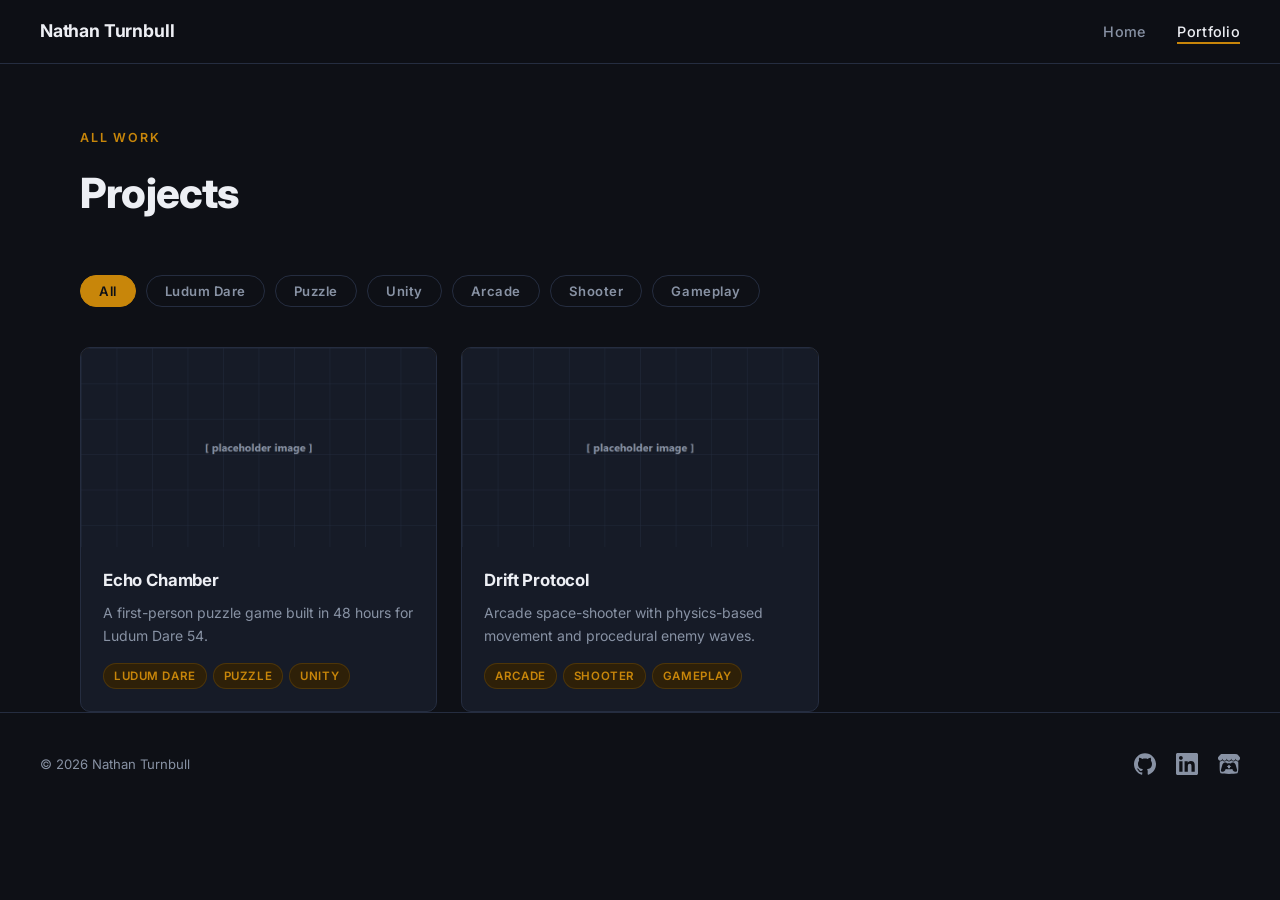
==== portfolio.html @ e60e7671 "Initial commit" ====
<!DOCTYPE html>
<html lang="en">
<head>
  <meta charset="UTF-8">
  <meta name="viewport" content="width=device-width, initial-scale=1.0">
  <title>Portfolio — Nathan Turnbull</title>
  <meta name="description" content="Projects and games by Nathan Turnbull, game developer.">
  <link rel="preconnect" href="https://fonts.googleapis.com">
  <link rel="preconnect" href="https://fonts.gstatic.com" crossorigin>
  <link href="https://fonts.googleapis.com/css2?family=Inter:wght@400;500;600;700;800&display=swap" rel="stylesheet">
  <link rel="stylesheet" href="css/style.css">
</head>
<body>

  <!-- ─── Nav ─────────────────────────────────────────────────────────── -->
  <nav class="nav">
    <a href="index.html" class="nav-logo">Nathan Turnbull</a>
    <ul class="nav-links">
      <li><a href="index.html">Home</a></li>
      <li><a href="portfolio.html">Portfolio</a></li>
    </ul>
  </nav>

  <!-- ─── Page header ──────────────────────────────────────────────────── -->
  <div class="section page-header">
    <p class="section-label">All Work</p>
    <h1 class="section-heading">Projects</h1>

    <!-- Filter bar -->
    <div id="filter-bar" class="filter-bar">
      <!-- Populated by portfolio.js -->
    </div>

    <!-- Card grid -->
    <div id="project-grid" class="card-grid">
      <!-- Populated by portfolio.js -->
    </div>
  </div>

  <!-- ─── Footer ───────────────────────────────────────────────────────── -->
  <footer>
    <p class="footer-copy">&copy; 2026 Nathan Turnbull</p>
    <div class="footer-icons">
      <!-- GitHub — Simple Icons canonical SVG -->
      <a href="#" class="footer-icon" aria-label="GitHub" target="_blank" rel="noopener">
        <svg viewBox="0 0 24 24" xmlns="http://www.w3.org/2000/svg">
          <path d="M12 .297c-6.63 0-12 5.373-12 12 0 5.303 3.438 9.8 8.205 11.385.6.113.82-.258.82-.577 0-.285-.01-1.04-.015-2.04-3.338.724-4.042-1.61-4.042-1.61C4.422 18.07 3.633 17.7 3.633 17.7c-1.087-.744.084-.729.084-.729 1.205.084 1.838 1.236 1.838 1.236 1.07 1.835 2.809 1.305 3.495.998.108-.776.417-1.305.76-1.605-2.665-.3-5.466-1.332-5.466-5.93 0-1.31.465-2.38 1.235-3.22-.135-.303-.54-1.523.105-3.176 0 0 1.005-.322 3.3 1.23.96-.267 1.98-.399 3-.405 1.02.006 2.04.138 3 .405 2.28-1.552 3.285-1.23 3.285-1.23.645 1.653.24 2.873.12 3.176.765.84 1.23 1.91 1.23 3.22 0 4.61-2.805 5.625-5.475 5.92.42.36.81 1.096.81 2.22 0 1.606-.015 2.896-.015 3.286 0 .315.21.69.825.57C20.565 22.092 24 17.592 24 12.297c0-6.627-5.373-12-12-12"/>
        </svg>
      </a>
      <!-- LinkedIn — Simple Icons canonical SVG -->
      <a href="#" class="footer-icon" aria-label="LinkedIn" target="_blank" rel="noopener">
        <svg viewBox="0 0 24 24" xmlns="http://www.w3.org/2000/svg">
          <path d="M20.447 20.452h-3.554v-5.569c0-1.328-.027-3.037-1.852-3.037-1.853 0-2.136 1.445-2.136 2.939v5.667H9.351V9h3.414v1.561h.046c.477-.9 1.637-1.85 3.37-1.85 3.601 0 4.267 2.37 4.267 5.455v6.286zM5.337 7.433c-1.144 0-2.063-.926-2.063-2.065 0-1.138.92-2.063 2.063-2.063 1.14 0 2.064.925 2.064 2.063 0 1.139-.925 2.065-2.064 2.065zm1.782 13.019H3.555V9h3.564v11.452zM22.225 0H1.771C.792 0 0 .774 0 1.729v20.542C0 23.227.792 24 1.771 24h20.451C23.2 24 24 23.227 24 22.271V1.729C24 .774 23.2 0 22.222 0h.003z"/>
        </svg>
      </a>
      <!-- itch.io — Simple Icons canonical SVG -->
      <a href="#" class="footer-icon" aria-label="itch.io" target="_blank" rel="noopener">
        <svg viewBox="0 0 24 24" xmlns="http://www.w3.org/2000/svg">
          <path d="M3.13 1.338C2.08 1.96.02 4.328 0 4.95v1.03c0 1.303 1.22 2.45 2.325 2.45 1.33 0 2.436-1.102 2.436-2.41 0 1.308 1.07 2.41 2.4 2.41 1.328 0 2.362-1.102 2.362-2.41 0 1.308 1.137 2.41 2.466 2.41h.024c1.33 0 2.466-1.102 2.466-2.41 0 1.308 1.034 2.41 2.363 2.41 1.33 0 2.4-1.102 2.4-2.41 0 1.308 1.106 2.41 2.435 2.41C22.78 8.43 24 7.282 24 5.98V4.95c-.02-.62-2.082-2.99-3.13-3.612-3.253-.114-5.508-.134-8.87-.133-3.362 0-7.945.053-8.87.133zm6.376 6.477a2.74 2.74 0 0 1-.468.602c-.5.49-1.19.795-1.947.795a2.786 2.786 0 0 1-1.95-.795c-.182-.178-.32-.37-.446-.59-.127.222-.303.412-.486.59a2.788 2.788 0 0 1-1.95.795c-.092 0-.187-.025-.264-.052-.107 1.113-.152 2.176-.168 2.95v.005l-.006 1.167c.02 2.334-.23 7.564 1.03 8.85 1.952.454 5.545.662 9.15.663 3.605 0 7.198-.21 9.15-.664 1.26-1.284 1.01-6.514 1.03-8.848l-.006-1.167v-.004c-.016-.775-.06-1.838-.168-2.95-.077.026-.172.052-.263.052a2.788 2.788 0 0 1-1.95-.795c-.184-.178-.36-.368-.486-.59-.127.22-.265.412-.447.59a2.786 2.786 0 0 1-1.95.794c-.76 0-1.446-.303-1.948-.793a2.74 2.74 0 0 1-.468-.602 2.738 2.738 0 0 1-.463.602 2.787 2.787 0 0 1-1.95.794h-.16a2.787 2.787 0 0 1-1.95-.793 2.738 2.738 0 0 1-.464-.602zm-2.004 2.59v.002c.795.002 1.5 0 2.373.953.687-.072 1.406-.108 2.125-.107.72 0 1.438.035 2.125.107.873-.953 1.578-.95 2.372-.953.376 0 1.876 0 2.92 2.934l1.123 4.028c.832 2.995-.266 3.068-1.636 3.07-2.03-.075-3.156-1.55-3.156-3.025-1.124.184-2.436.276-3.748.277-1.312 0-2.624-.093-3.748-.277 0 1.475-1.125 2.95-3.156 3.026-1.37-.004-2.468-.077-1.636-3.072l1.122-4.027c1.045-2.934 2.545-2.934 2.92-2.934zM12 12.714c-.002.002-2.14 1.964-2.523 2.662l1.4-.056v1.22c0 .056.56.033 1.123.007.562.026 1.124.05 1.124-.008v-1.22l1.4.055C14.138 14.677 12 12.713 12 12.713z"/>
        </svg>
      </a>
    </div>
  </footer>

  <!-- ─── Modal ─────────────────────────────────────────────────────────── -->
  <div id="modal-overlay" class="modal-overlay" role="dialog" aria-modal="true">
    <div class="modal-panel">
      <button id="modal-close" class="modal-close" aria-label="Close">&times;</button>

      <!-- Slideshow -->
      <div class="slideshow">
        <img id="modal-img" class="slideshow-img" src="" alt="">
        <button id="modal-prev" class="slide-arrow prev" aria-label="Previous">&#8592;</button>
        <button id="modal-next" class="slide-arrow next" aria-label="Next">&#8594;</button>
        <span id="modal-count" class="slide-counter"></span>
      </div>

      <!-- Content -->
      <div class="modal-body">
        <h2 id="modal-title" class="modal-title"></h2>
        <p id="modal-desc" class="modal-desc"></p>

        <div class="modal-meta-section">
          <p class="modal-meta-label">Tags</p>
          <div id="modal-tags" class="tag-row"></div>
        </div>

        <div class="modal-meta-section">
          <p class="modal-meta-label">Tools</p>
          <div id="modal-tools" class="tools-row"></div>
        </div>

        <div class="modal-link-row">
          <a id="modal-link" href="#" class="btn btn-accent" target="_blank" rel="noopener">
            View project
            <svg width="14" height="14" viewBox="0 0 24 24" fill="currentColor" aria-hidden="true">
              <path d="M14 3h7v7h-2V6.41l-9.29 9.3-1.42-1.42L17.59 5H14V3zM5 5h6V3H5a2 2 0 0 0-2 2v14a2 2 0 0 0 2 2h14a2 2 0 0 0 2-2v-6h-2v6H5V5z"/>
            </svg>
          </a>
        </div>
      </div>
    </div>
  </div>

  <script src="js/main.js"></script>
  <script src="js/portfolio.js"></script>
</body>
</html>
---- css/style.css ----
/* ─── Variables ─────────────────────────────────────────────────────────── */
:root {
  --bg:            #0E1016;
  --surface:       #161B27;
  --surface-hover: #1E2536;
  --accent:        #C8860A;
  --accent-dim:    #2E2008;
  --text:          #EDEFF4;
  --text-muted:    #8892A4;
  --border:        #252D40;
  --radius:        8px;
  --nav-h:         64px;
}

/* ─── Reset ─────────────────────────────────────────────────────────────── */
*, *::before, *::after { box-sizing: border-box; margin: 0; padding: 0; }
html { scroll-behavior: smooth; }
body {
  background: var(--bg);
  color: var(--text);
  font-family: 'Inter', system-ui, -apple-system, sans-serif;
  font-size: 16px;
  line-height: 1.6;
  -webkit-font-smoothing: antialiased;
}
img { display: block; max-width: 100%; }
a { color: inherit; text-decoration: none; }
button { cursor: pointer; font-family: inherit; }

/* ─── Nav ───────────────────────────────────────────────────────────────── */
.nav {
  position: fixed;
  top: 0; left: 0; right: 0;
  height: var(--nav-h);
  z-index: 100;
  display: flex;
  align-items: center;
  justify-content: space-between;
  padding: 0 40px;
  background: rgba(14, 16, 22, 0.8);
  backdrop-filter: blur(12px);
  -webkit-backdrop-filter: blur(12px);
  border-bottom: 1px solid var(--border);
}
.nav-logo {
  font-size: 1.1rem;
  font-weight: 700;
  letter-spacing: -0.01em;
  color: var(--text);
  transition: color 0.2s;
}
.nav-logo:hover { color: var(--accent); }
.nav-links {
  display: flex;
  gap: 32px;
  list-style: none;
}
.nav-links a {
  font-size: 0.9rem;
  font-weight: 500;
  color: var(--text-muted);
  letter-spacing: 0.02em;
  transition: color 0.2s;
  padding-bottom: 2px;
  border-bottom: 2px solid transparent;
}
.nav-links a:hover { color: var(--text); }
.nav-links a.active {
  color: var(--text);
  border-bottom-color: var(--accent);
}

/* ─── Buttons ───────────────────────────────────────────────────────────── */
.btn {
  display: inline-flex;
  align-items: center;
  gap: 8px;
  padding: 12px 28px;
  border-radius: var(--radius);
  font-size: 0.95rem;
  font-weight: 600;
  border: none;
  transition: background 0.2s, color 0.2s, transform 0.15s;
}
.btn:active { transform: scale(0.97); }
.btn-accent {
  background: var(--accent);
  color: #0E1016;
}
.btn-accent:hover { background: #dfa030; }
.btn-outline {
  background: transparent;
  color: var(--accent);
  border: 1.5px solid var(--accent);
}
.btn-outline:hover { background: var(--accent-dim); }

/* ─── Hero ──────────────────────────────────────────────────────────────── */
.hero {
  min-height: 100vh;
  display: flex;
  align-items: center;
  padding: 0 40px;
  padding-top: var(--nav-h);
}
.hero-inner {
  max-width: 800px;
}
.hero-label {
  font-size: 0.8rem;
  font-weight: 600;
  letter-spacing: 0.15em;
  text-transform: uppercase;
  color: var(--accent);
  margin-bottom: 20px;
}
.hero h1 {
  font-size: clamp(3rem, 7vw, 5.5rem);
  font-weight: 800;
  line-height: 1.05;
  letter-spacing: -0.03em;
  color: var(--text);
  margin-bottom: 20px;
}
.hero-tagline {
  font-size: clamp(1rem, 2.5vw, 1.25rem);
  color: var(--text-muted);
  max-width: 560px;
  margin-bottom: 40px;
  line-height: 1.7;
}

/* ─── Section wrapper ───────────────────────────────────────────────────── */
.section {
  padding: 96px 40px;
  max-width: 1200px;
  margin: 0 auto;
}
.section-label {
  font-size: 0.78rem;
  font-weight: 600;
  letter-spacing: 0.15em;
  text-transform: uppercase;
  color: var(--accent);
  margin-bottom: 12px;
}
.section-heading {
  font-size: clamp(1.8rem, 4vw, 2.6rem);
  font-weight: 800;
  letter-spacing: -0.02em;
  margin-bottom: 48px;
}

/* ─── Card Grid ─────────────────────────────────────────────────────────── */
.card-grid {
  display: grid;
  grid-template-columns: repeat(auto-fill, minmax(300px, 1fr));
  gap: 24px;
}

/* ─── Card ──────────────────────────────────────────────────────────────── */
.card {
  background: var(--surface);
  border: 1px solid var(--border);
  border-radius: calc(var(--radius) + 2px);
  overflow: hidden;
  cursor: pointer;
  transition: transform 0.2s, border-color 0.2s, background 0.2s;
  display: flex;
  flex-direction: column;
}
.card:hover {
  transform: translateY(-4px);
  border-color: var(--accent);
  background: var(--surface-hover);
}
.card-thumb {
  width: 100%;
  aspect-ratio: 16 / 9;
  object-fit: cover;
  background: var(--accent-dim);
}
.card-body {
  padding: 20px 22px 22px;
  flex: 1;
  display: flex;
  flex-direction: column;
}
.card-title {
  font-size: 1.05rem;
  font-weight: 700;
  letter-spacing: -0.01em;
  margin-bottom: 8px;
}
.card-desc {
  font-size: 0.875rem;
  color: var(--text-muted);
  line-height: 1.6;
  flex: 1;
  margin-bottom: 16px;
}
.tag-row {
  display: flex;
  flex-wrap: wrap;
  gap: 6px;
}
.tag-pill {
  font-size: 0.72rem;
  font-weight: 600;
  letter-spacing: 0.05em;
  text-transform: uppercase;
  background: var(--accent-dim);
  color: var(--accent);
  padding: 3px 10px;
  border-radius: 999px;
  border: 1px solid rgba(200, 134, 10, 0.2);
}

/* ─── Filter Bar ────────────────────────────────────────────────────────── */
.filter-bar {
  display: flex;
  flex-wrap: wrap;
  gap: 10px;
  margin-bottom: 40px;
}
.filter-btn {
  font-size: 0.82rem;
  font-weight: 600;
  letter-spacing: 0.04em;
  padding: 7px 18px;
  border-radius: 999px;
  border: 1.5px solid var(--border);
  background: transparent;
  color: var(--text-muted);
  transition: color 0.15s, border-color 0.15s, background 0.15s;
}
.filter-btn:hover {
  color: var(--text);
  border-color: var(--text-muted);
}
.filter-btn.active {
  background: var(--accent);
  border-color: var(--accent);
  color: #0E1016;
}

/* ─── Portfolio page header ─────────────────────────────────────────────── */
.page-header {
  padding-top: calc(var(--nav-h) + 64px);
  padding-bottom: 0;
}

/* ─── Modal ─────────────────────────────────────────────────────────────── */
.modal-overlay {
  display: none;
  position: fixed;
  inset: 0;
  z-index: 200;
  background: rgba(8, 10, 16, 0.7);
  backdrop-filter: blur(8px);
  -webkit-backdrop-filter: blur(8px);
  align-items: center;
  justify-content: center;
  padding: 24px;
}
.modal-overlay.open { display: flex; }

.modal-panel {
  background: var(--surface);
  border: 1px solid var(--border);
  border-radius: 12px;
  width: 100%;
  max-width: 780px;
  max-height: 90vh;
  overflow-y: auto;
  position: relative;
  scrollbar-width: thin;
  scrollbar-color: var(--border) transparent;
}
.modal-panel::-webkit-scrollbar { width: 6px; }
.modal-panel::-webkit-scrollbar-track { background: transparent; }
.modal-panel::-webkit-scrollbar-thumb { background: var(--border); border-radius: 3px; }

.modal-close {
  position: sticky;
  top: 16px;
  float: right;
  margin: 16px 16px 0 0;
  width: 36px;
  height: 36px;
  border-radius: 50%;
  background: var(--surface-hover);
  border: 1px solid var(--border);
  color: var(--text-muted);
  font-size: 1.2rem;
  display: flex;
  align-items: center;
  justify-content: center;
  transition: color 0.15s, background 0.15s;
  z-index: 10;
}
.modal-close:hover { color: var(--text); background: var(--border); }

/* Slideshow */
.slideshow {
  position: relative;
  background: #080A10;
  width: 100%;
  aspect-ratio: 16 / 9;
  overflow: hidden;
  border-radius: 12px 12px 0 0;
  clear: both;
}
.slideshow-img {
  width: 100%;
  height: 100%;
  object-fit: contain;
}
.slide-arrow {
  position: absolute;
  top: 50%;
  transform: translateY(-50%);
  width: 40px;
  height: 40px;
  border-radius: 50%;
  background: rgba(14, 16, 22, 0.75);
  border: 1px solid var(--border);
  color: var(--text);
  font-size: 1rem;
  display: flex;
  align-items: center;
  justify-content: center;
  transition: background 0.15s;
  z-index: 5;
}
.slide-arrow:hover { background: rgba(200, 134, 10, 0.3); border-color: var(--accent); }
.slide-arrow.prev { left: 12px; }
.slide-arrow.next { right: 12px; }
.slide-counter {
  position: absolute;
  bottom: 10px;
  left: 50%;
  transform: translateX(-50%);
  font-size: 0.75rem;
  color: var(--text-muted);
  background: rgba(14, 16, 22, 0.7);
  padding: 3px 10px;
  border-radius: 999px;
}

/* Modal body */
.modal-body {
  padding: 28px 32px 36px;
}
.modal-title {
  font-size: 1.6rem;
  font-weight: 800;
  letter-spacing: -0.02em;
  margin-bottom: 12px;
}
.modal-desc {
  color: var(--text-muted);
  line-height: 1.75;
  margin-bottom: 24px;
  font-size: 0.95rem;
}
.modal-meta-label {
  font-size: 0.72rem;
  font-weight: 700;
  letter-spacing: 0.12em;
  text-transform: uppercase;
  color: var(--text-muted);
  margin-bottom: 8px;
}
.modal-meta-section { margin-bottom: 20px; }
.tools-row {
  display: flex;
  flex-wrap: wrap;
  gap: 8px;
}
.tool-chip {
  font-size: 0.8rem;
  font-weight: 500;
  color: var(--text-muted);
  background: rgba(255,255,255,0.05);
  border: 1px solid var(--border);
  padding: 4px 12px;
  border-radius: var(--radius);
}
.modal-link-row {
  margin-top: 28px;
}

/* ─── Footer ────────────────────────────────────────────────────────────── */
footer {
  border-top: 1px solid var(--border);
  padding: 40px;
  display: flex;
  align-items: center;
  justify-content: space-between;
  flex-wrap: wrap;
  gap: 20px;
}
.footer-copy {
  font-size: 0.82rem;
  color: var(--text-muted);
}
.footer-icons {
  display: flex;
  gap: 20px;
}
.footer-icon {
  color: var(--text-muted);
  transition: color 0.2s;
  display: flex;
  align-items: center;
}
.footer-icon:hover { color: var(--accent); }
.footer-icon svg { width: 22px; height: 22px; fill: currentColor; }

/* ─── Card hidden state (filter) ────────────────────────────────────────── */
.card.hidden { display: none; }

/* ─── Responsive ────────────────────────────────────────────────────────── */
@media (max-width: 768px) {
  .nav { padding: 0 20px; }
  .hero { padding: 0 20px; padding-top: var(--nav-h); }
  .section { padding: 64px 20px; }
  footer { padding: 32px 20px; }
  .modal-body { padding: 20px 20px 28px; }
  .card-grid { grid-template-columns: 1fr; }
}
@media (max-width: 480px) {
  .nav-links { gap: 20px; }
  .hero h1 { font-size: 2.6rem; }
}
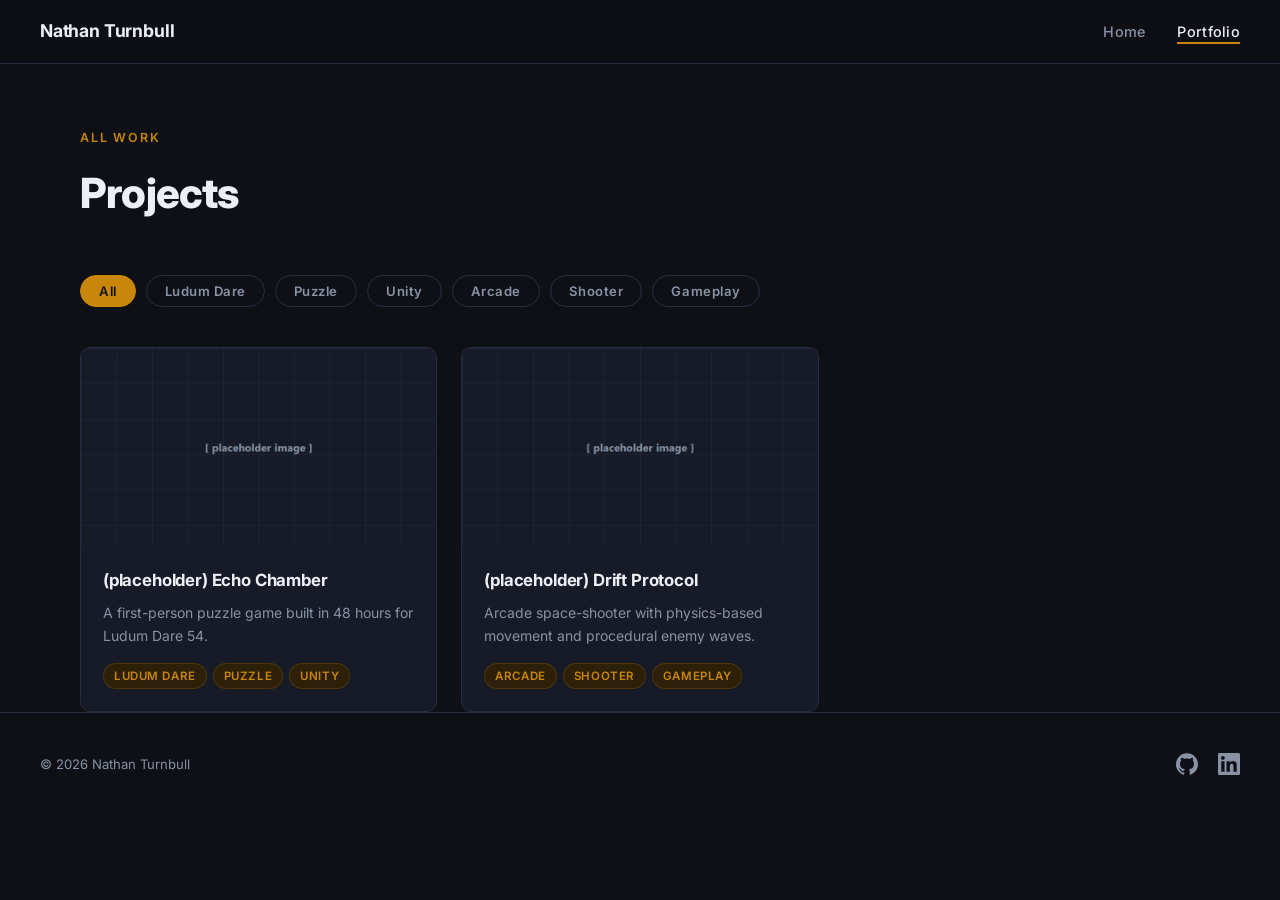
==== commit f95a95b5: "Update hero line & meta desc Remove itch section, update tagline and meta, added .gitignore" ====
--- a/portfolio.html
+++ b/portfolio.html
@@ -53,12 +53,6 @@
           <path d="M20.447 20.452h-3.554v-5.569c0-1.328-.027-3.037-1.852-3.037-1.853 0-2.136 1.445-2.136 2.939v5.667H9.351V9h3.414v1.561h.046c.477-.9 1.637-1.85 3.37-1.85 3.601 0 4.267 2.37 4.267 5.455v6.286zM5.337 7.433c-1.144 0-2.063-.926-2.063-2.065 0-1.138.92-2.063 2.063-2.063 1.14 0 2.064.925 2.064 2.063 0 1.139-.925 2.065-2.064 2.065zm1.782 13.019H3.555V9h3.564v11.452zM22.225 0H1.771C.792 0 0 .774 0 1.729v20.542C0 23.227.792 24 1.771 24h20.451C23.2 24 24 23.227 24 22.271V1.729C24 .774 23.2 0 22.222 0h.003z"/>
         </svg>
       </a>
-      <!-- itch.io — Simple Icons canonical SVG -->
-      <a href="#" class="footer-icon" aria-label="itch.io" target="_blank" rel="noopener">
-        <svg viewBox="0 0 24 24" xmlns="http://www.w3.org/2000/svg">
-          <path d="M3.13 1.338C2.08 1.96.02 4.328 0 4.95v1.03c0 1.303 1.22 2.45 2.325 2.45 1.33 0 2.436-1.102 2.436-2.41 0 1.308 1.07 2.41 2.4 2.41 1.328 0 2.362-1.102 2.362-2.41 0 1.308 1.137 2.41 2.466 2.41h.024c1.33 0 2.466-1.102 2.466-2.41 0 1.308 1.034 2.41 2.363 2.41 1.33 0 2.4-1.102 2.4-2.41 0 1.308 1.106 2.41 2.435 2.41C22.78 8.43 24 7.282 24 5.98V4.95c-.02-.62-2.082-2.99-3.13-3.612-3.253-.114-5.508-.134-8.87-.133-3.362 0-7.945.053-8.87.133zm6.376 6.477a2.74 2.74 0 0 1-.468.602c-.5.49-1.19.795-1.947.795a2.786 2.786 0 0 1-1.95-.795c-.182-.178-.32-.37-.446-.59-.127.222-.303.412-.486.59a2.788 2.788 0 0 1-1.95.795c-.092 0-.187-.025-.264-.052-.107 1.113-.152 2.176-.168 2.95v.005l-.006 1.167c.02 2.334-.23 7.564 1.03 8.85 1.952.454 5.545.662 9.15.663 3.605 0 7.198-.21 9.15-.664 1.26-1.284 1.01-6.514 1.03-8.848l-.006-1.167v-.004c-.016-.775-.06-1.838-.168-2.95-.077.026-.172.052-.263.052a2.788 2.788 0 0 1-1.95-.795c-.184-.178-.36-.368-.486-.59-.127.22-.265.412-.447.59a2.786 2.786 0 0 1-1.95.794c-.76 0-1.446-.303-1.948-.793a2.74 2.74 0 0 1-.468-.602 2.738 2.738 0 0 1-.463.602 2.787 2.787 0 0 1-1.95.794h-.16a2.787 2.787 0 0 1-1.95-.793 2.738 2.738 0 0 1-.464-.602zm-2.004 2.59v.002c.795.002 1.5 0 2.373.953.687-.072 1.406-.108 2.125-.107.72 0 1.438.035 2.125.107.873-.953 1.578-.95 2.372-.953.376 0 1.876 0 2.92 2.934l1.123 4.028c.832 2.995-.266 3.068-1.636 3.07-2.03-.075-3.156-1.55-3.156-3.025-1.124.184-2.436.276-3.748.277-1.312 0-2.624-.093-3.748-.277 0 1.475-1.125 2.95-3.156 3.026-1.37-.004-2.468-.077-1.636-3.072l1.122-4.027c1.045-2.934 2.545-2.934 2.92-2.934zM12 12.714c-.002.002-2.14 1.964-2.523 2.662l1.4-.056v1.22c0 .056.56.033 1.123.007.562.026 1.124.05 1.124-.008v-1.22l1.4.055C14.138 14.677 12 12.713 12 12.713z"/>
-        </svg>
-      </a>
     </div>
   </footer>
 
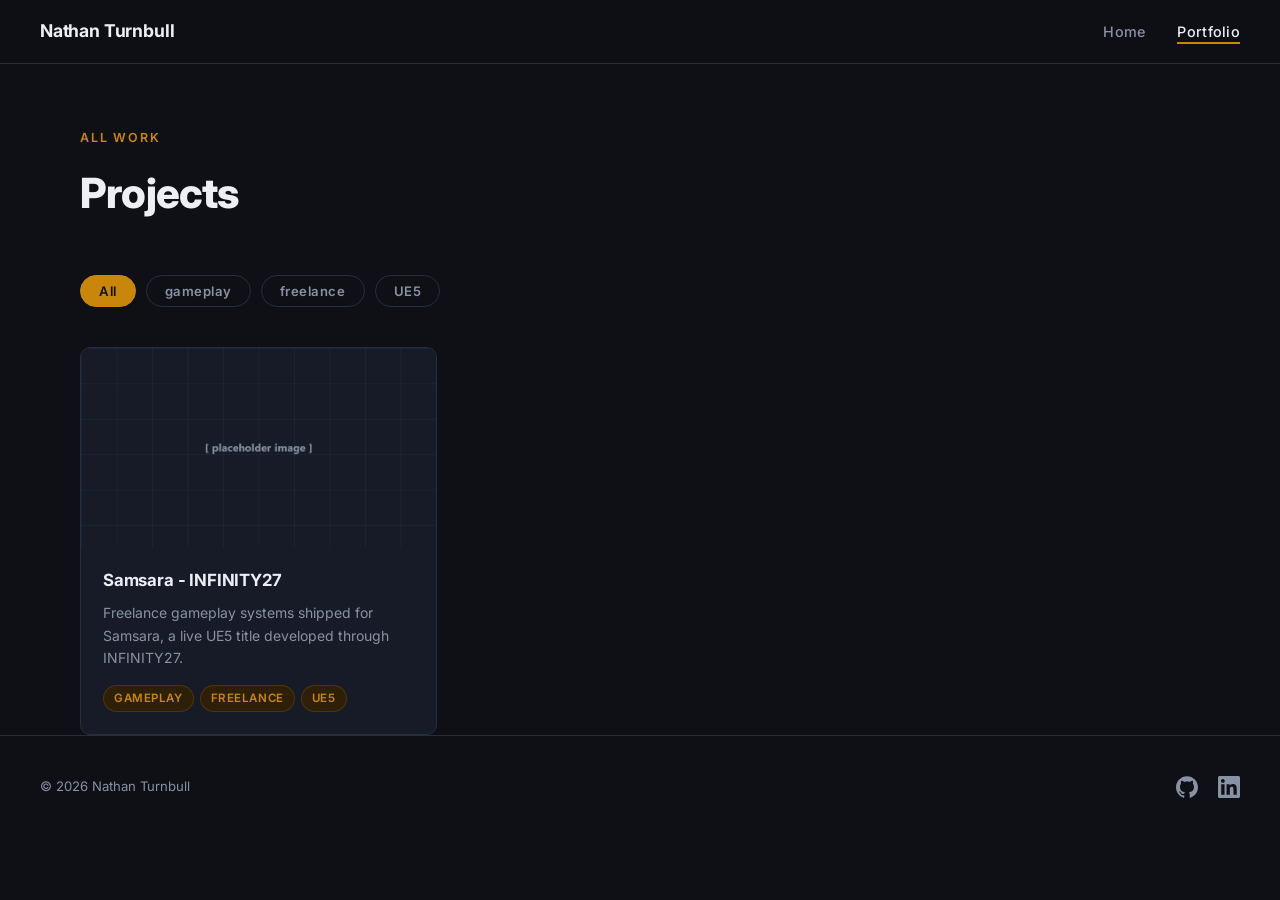
==== commit fa96bc53: "FIX: GitHub and LinkedIn links Config file made to store links. href gets overwritten at runtime." ====
--- a/portfolio.html
+++ b/portfolio.html
@@ -3,7 +3,7 @@
 <head>
   <meta charset="UTF-8">
   <meta name="viewport" content="width=device-width, initial-scale=1.0">
-  <title>Portfolio — Nathan Turnbull</title>
+  <title>Portfolio - Nathan Turnbull</title>
   <meta name="description" content="Projects and games by Nathan Turnbull, game developer.">
   <link rel="preconnect" href="https://fonts.googleapis.com">
   <link rel="preconnect" href="https://fonts.gstatic.com" crossorigin>
@@ -72,7 +72,7 @@
       <!-- Content -->
       <div class="modal-body">
         <h2 id="modal-title" class="modal-title"></h2>
-        <p id="modal-desc" class="modal-desc"></p>
+        <div id="modal-desc" class="modal-desc"></div>
 
         <div class="modal-meta-section">
           <p class="modal-meta-label">Tags</p>
@@ -96,6 +96,7 @@
     </div>
   </div>
 
+  <script src="js/config.js"></script>
   <script src="js/main.js"></script>
   <script src="js/portfolio.js"></script>
 </body>
--- a/css/style.css
+++ b/css/style.css
@@ -358,6 +358,7 @@
   letter-spacing: -0.02em;
   margin-bottom: 12px;
 }
+.modal-desc p + p { margin-top: 0.85em; }
 .modal-desc {
   color: var(--text-muted);
   line-height: 1.75;
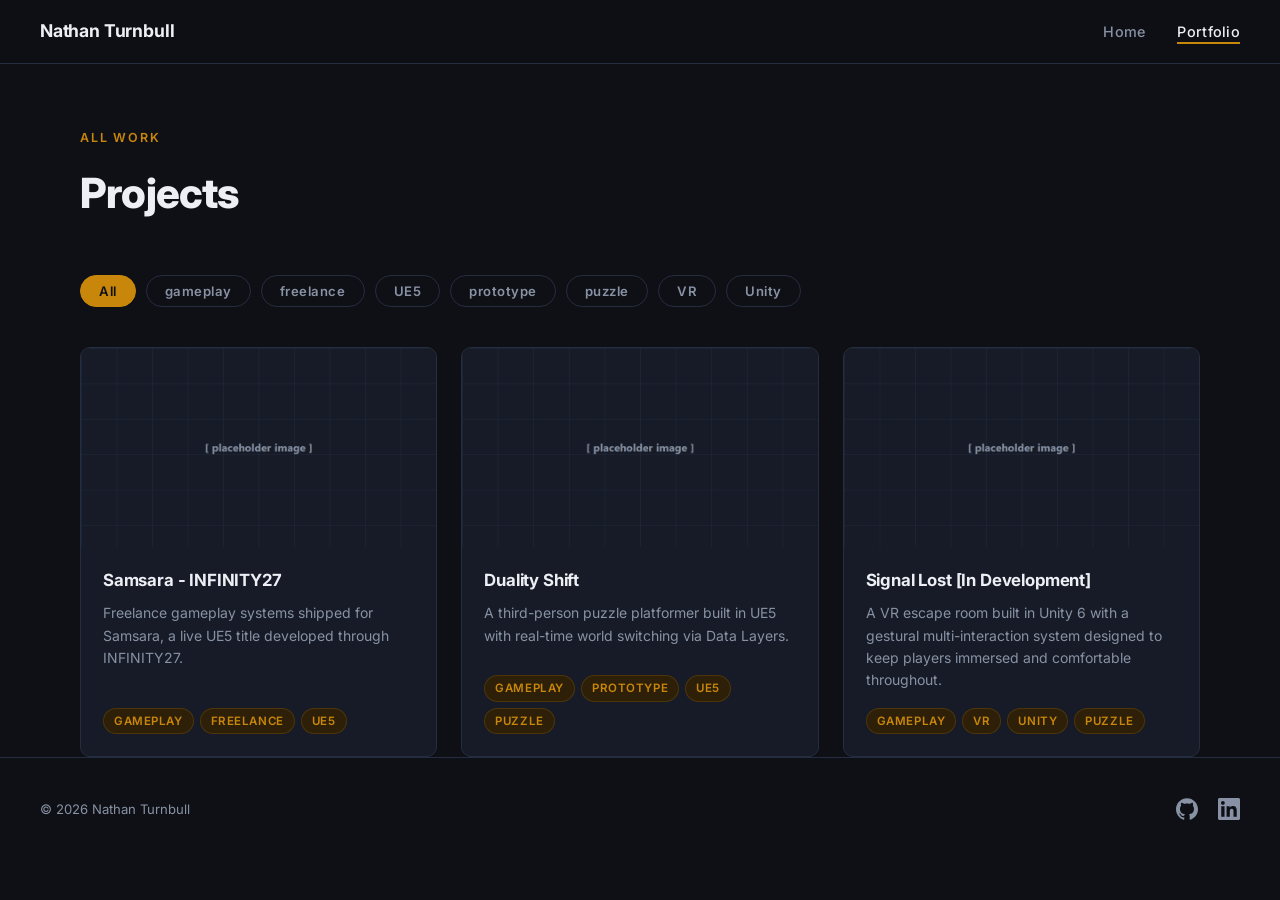
==== commit 7a85856c: "added YT embed & certs Added YouTube video embeds to the slideshow. Added a certificates section on " ====
--- a/portfolio.html
+++ b/portfolio.html
@@ -64,6 +64,9 @@
       <!-- Slideshow -->
       <div class="slideshow">
         <img id="modal-img" class="slideshow-img" src="" alt="">
+        <iframe id="modal-iframe" class="slideshow-iframe" src="" frameborder="0"
+          allow="accelerometer; autoplay; clipboard-write; encrypted-media; gyroscope; picture-in-picture"
+          allowfullscreen></iframe>
         <button id="modal-prev" class="slide-arrow prev" aria-label="Previous">&#8592;</button>
         <button id="modal-next" class="slide-arrow next" aria-label="Next">&#8594;</button>
         <span id="modal-count" class="slide-counter"></span>
--- a/css/style.css
+++ b/css/style.css
@@ -316,6 +316,12 @@
   height: 100%;
   object-fit: contain;
 }
+.slideshow-iframe {
+  width: 100%;
+  height: 100%;
+  border: none;
+  display: none;
+}
 .slide-arrow {
   position: absolute;
   top: 50%;
@@ -392,6 +398,14 @@
   margin-top: 28px;
 }
 
+/* ─── Certifications ────────────────────────────────────────────────────── */
+.certs-grid {
+  display: flex;
+  flex-wrap: wrap;
+  gap: 24px;
+  align-items: flex-start;
+}
+
 /* ─── Footer ────────────────────────────────────────────────────────────── */
 footer {
   border-top: 1px solid var(--border);
